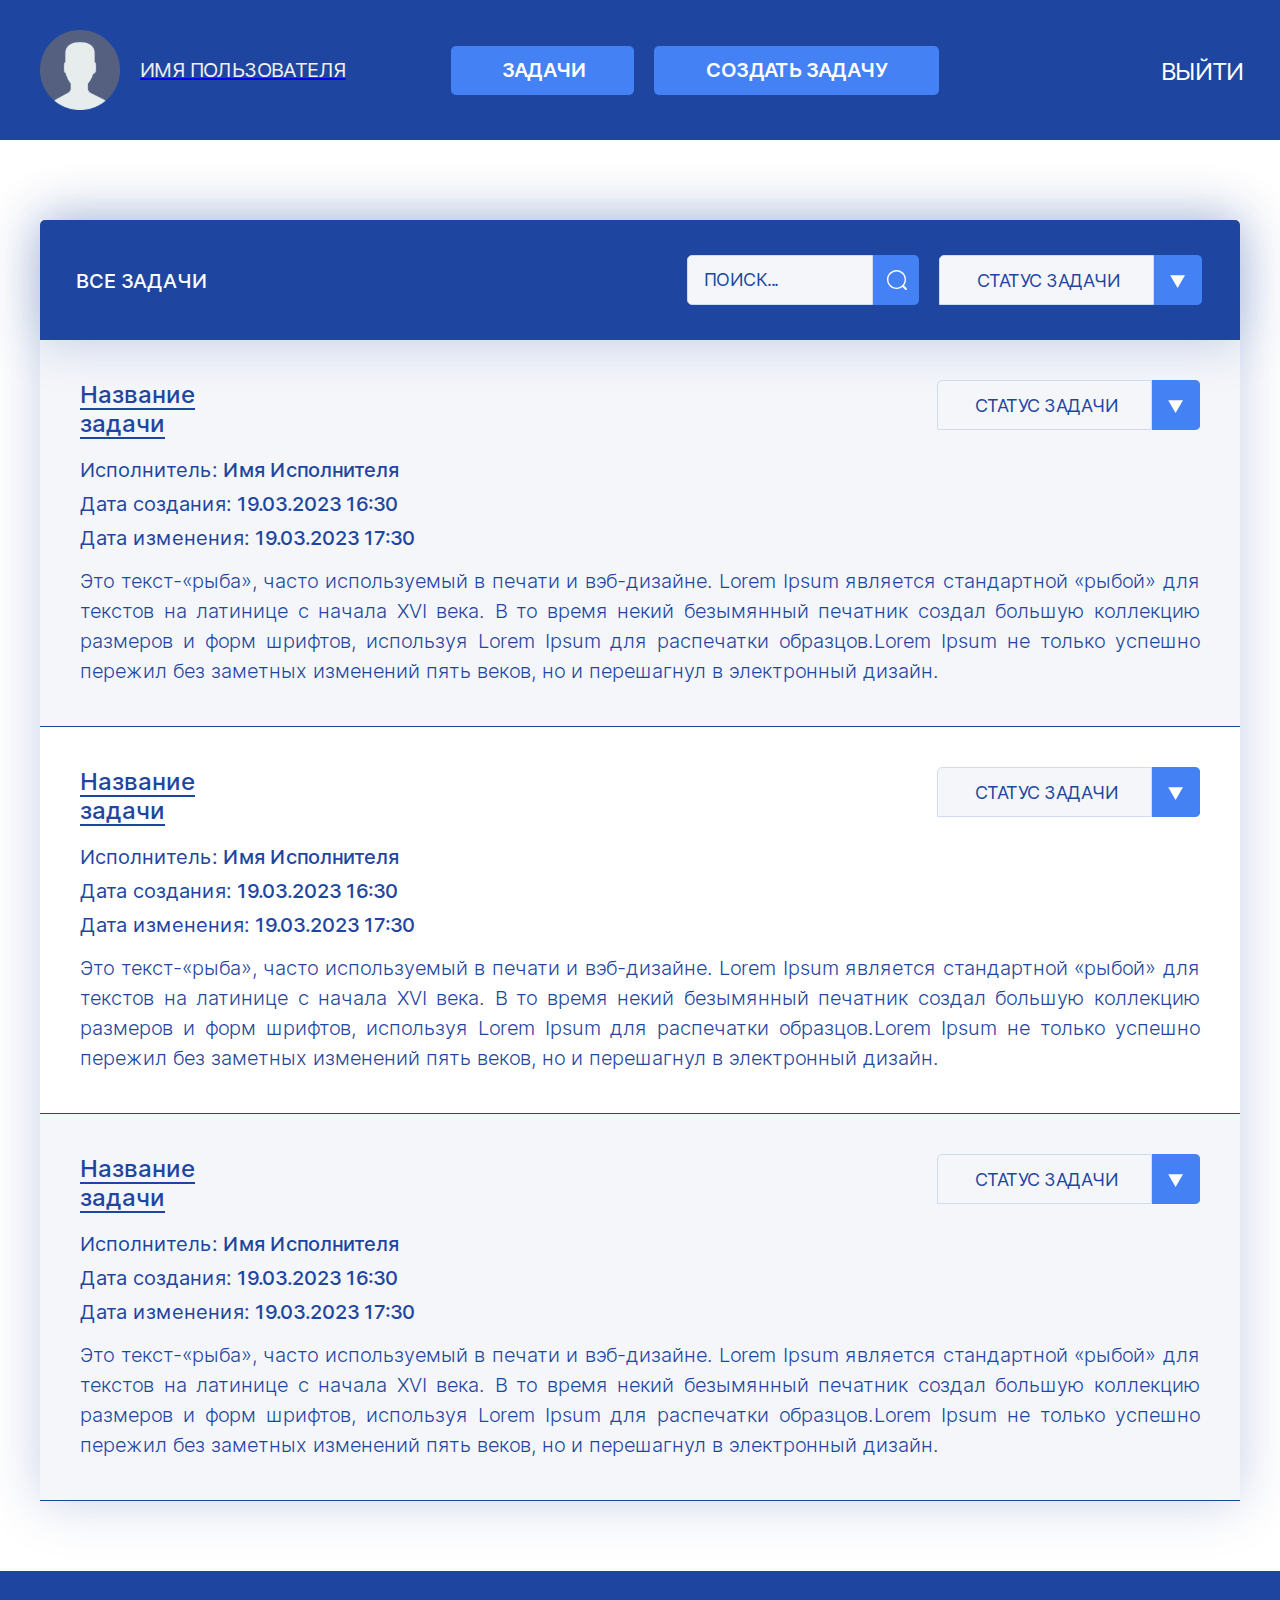
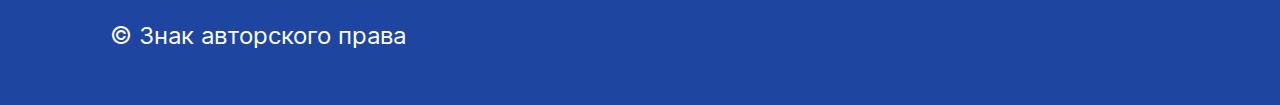
==== authorized-user.html @ a1aa2622 "готов адаптив мобильное меню" ====
<!DOCTYPE html>
<html lang="ru">
  <head>
    <meta charset="UTF-8" />
    <meta http-equiv="X-UA-Compatible" content="IE=edge" />
    <meta name="viewport" content="width=device-width, initial-scale=1.0" />
    <link rel="stylesheet" href="./pages/index.css" type="text/css" />
    <title>Authorized user</title>

    <style>
      .hamburger-menu {
        opacity: 0;
        visibility: hidden;
        transition: visibility 0.5s, opacity 0.5s linear;
      }

      @media (max-width: 768px) {
        .hamburger-menu {
          opacity: 1;
          visibility: visible;
        }
      }

      @media (max-width: 768px) {
        .header__container {
          display: none;
        }
      }

      #menu__toggle {
        display: none;
        opacity: 0;
      }

      #menu__toggle:checked ~ .menu__btn > span {
        transform: rotate(45deg);
      }

      #menu__toggle:checked ~ .menu__btn > span::before {
        top: 0;
        transform: rotate(0);
      }

      #menu__toggle:checked ~ .menu__btn > span::after {
        top: 0;
        transform: rotate(90deg);
      }

      #menu__toggle:checked ~ .menu__box {
        visibility: visible;
        left: 0;
        transition: 0.6s ease-in-out;
      }

      .menu__btn {
        display: flex;
        align-items: center;
        position: fixed;
        top: 55px;
        left: 87%;
        width: 40px;
        height: 20px;
        cursor: pointer;
        z-index: 9;
      }

      @media (max-width: 475px) {
        .menu__btn {
          top: 55px;
          left: 86%;
          width: 30px;
          height: 15px;
        }
      }
      @media (max-width: 425px) {
        .menu__btn {
          top: 30px;
          left: 86%;
          width: 30px;
          height: 15px;
        }
      }

      .menu__btn > span,
      .menu__btn > span::before,
      .menu__btn > span::after {
        display: block;
        position: absolute;
        width: 100%;
        height: 1px;

        background: rgba(255, 255, 255, 1);
        transition-duration: 0.25s;
      }

      .menu__btn > span::before {
        content: "";
        top: -8px;
      }

      .menu__btn > span::after {
        content: "";
        top: 8px;
      }

      .menu__box {
        display: block;
        position: fixed;
        visibility: hidden;
        top: 0px;
        bottom: -100%;
        width: 100%;
        height: 350px;
        z-index: 5;
        margin: 0;
        list-style: none;
        background: rgba(30, 70, 160, 1);
        transition-duration: 0.25s;
        display: flex;
        flex-direction: column;
      }

      @media (max-width: px) {
        .menu__box {
          height: 270px;
        }
      }

      @media (max-width: 425px) {
        .menu__box {
          height: 270px;
        }
      }

      .media-wrapper {
        display: flex;
        align-items: center;
        justify-content: space-between;

        @media (max-width: 575px) {
          display: none;
        }
      }

      .header__avatar_mobile {
        padding: 30px 0 30px 0;
        width: 80px;
        height: 80px;
        cursor: none;
      }

      @media screen and (max-width: 425px) {
        .header__avatar_mobile {
          width: 40px;
          height: 40px;
          padding: 20px 0 20px 0;
        }
      }

      .header__container_mobile {
        width: 100%;
        background: rgba(30, 70, 160, 1);
        display: none;
      }

      @media screen and (max-width: 768px) {
        .header__container_mobile {
          display: block;
        }
      }

      .header__user-name_mobile {
        align-self: flex-start;
        margin-left: 30px;
        display: flex;
        align-items: center;
      }

      .header__title-avatar_mobile {
        margin: 0 0 0 20px;
        max-width: 206px;
        font-family: "Inter";
        font-weight: 400;
        font-size: 20px;
        line-height: 24px;
        letter-spacing: -0.03em;
        text-transform: uppercase;
        color: #f3efef;
        cursor: none;
      }

      @media screen and (max-width: 425px) {
        .header__title-avatar_mobile {
          font-size: 14px;
          line-height: 17px;
        }
      }

      .header__buttons_mobile {
        display: flex;
        flex-direction: column;
        align-items: center;
      }

      .header__button-tasks_mobile {
        margin-right: 20px;
        border: none;
        width: 183px;
        height: 49px;
        background: #4381f5;
        border-radius: 5px;
        font-family: "Inter";
        font-style: normal;
        font-weight: 600;
        font-size: 20px;
        line-height: 24px;
        letter-spacing: -0.03em;
        text-transform: uppercase;
        color: #ffffff;
        width: 280px;
        margin: 0 0 10px 0;
      }

      .header__button-tasks_mobile:hover {
        background: rgba(26, 102, 244, 1);
        cursor: pointer;
      }

      .header__button-create_mobile {
        border: none;
        outline: none;
        width: 285px;
        height: 49px;
        background: #4381f5;
        border-radius: 5px;
        font-family: "Inter";
        font-style: normal;
        font-weight: 600;
        font-size: 20px;
        line-height: 24px;
        letter-spacing: -0.03em;
        text-transform: uppercase;
        color: #ffffff;
        width: 280px;
        margin: 0 0 20px 0;
      }

      .header__button-create_mobile:hover {
        background: rgba(26, 102, 244, 1);
        cursor: pointer;
      }

      .header__button-close_mobile {
        align-self: center;
        height: 29px;
        width: 85px;
        font-family: "Inter";
        font-weight: 400;
        font-size: 24px;
        line-height: 29px;
        letter-spacing: -0.03em;
        text-transform: uppercase;
        color: #ffffff;
        background: transparent;
        border: none;
        outline: none;
        margin: 0 auto;
      }

      .header__button-close_mobile:hover {
        cursor: pointer;
      }
    </style>
  </head>
  <body class="root-authorized">
    <div class="page-authorized">
      <header class="header">
        <div class="header__container">
          <div class="header__user-name">
            <img
              class="header__avatar"
              src="./images/free-icon-user-149071 1.svg"
              alt="изображение аватара пользователя"
            />
            <a href="/specific-issue-page.html">
              <p class="header__title-avatar">Имя Пользователя</p></a
            >
          </div>
          <div class="header__buttons">
            <button type="button" class="header__button-tasks">Задачи</button>
            <button type="button" class="header__button-create">
              Создать задачу
            </button>
          </div>
          <button type="button" class="header__button-close">Выйти</button>
        </div>
      </header>

      <div class="header__container_mobile">
        <div class="header__user-name_mobile">
          <img
            class="header__avatar_mobile"
            src="./images/free-icon-user-149071 1.svg"
            alt="изображение аватара пользователя"
          />
          <a href="/specific-issue-page.html">
            <p class="header__title-avatar_mobile">Имя Пользователя</p></a
          >
        </div>

        <div class="hamburger-menu">
          <input id="menu__toggle" type="checkbox" />

          <label class="menu__btn" for="menu__toggle">
            <span></span>
          </label>

          <div class="menu__box">
            <div class="header__user-name_mobile">
              <img
                class="header__avatar_mobile"
                src="./images/free-icon-user-149071 1.svg"
                alt="изображение аватара пользователя"
              />
              <a href="/specific-issue-page.html">
                <p class="header__title-avatar">Имя Пользователя</p></a
              >
            </div>

            <div class="header__buttons_mobile">
              <button type="button" class="header__button-tasks_mobile">
                Задачи
              </button>
              <button type="button" class="header__button-create_mobile">
                Создать задачу
              </button>
            </div>
            <button type="button" class="header__button-close_mobile">
              Выйти
            </button>
          </div>
        </div>
      </div>

      <main class="content">
        <div class="content__header">
          <button
            type="button"
            class="content__button-tasks content__button-tasks_type_tasks"
          >
            Все Задачи
          </button>

          <div class="content__wrapper-form">
            <form class="content__form">
              <input
                class="content__input"
                type="text"
                placeholder="Поиск..."
              />
              <button class="content__button-input" type="button"></button>
            </form>

            <div class="wrapper__content-form2">
              <form class="content__form2">
                <p class="content__input2">Статус задачи</p>
                <button
                  class="content__button-input2 content__button-input2_type_status"
                  type="button"
                ></button>
              </form>
              <ul class="content__form2-popup content__form2-popup_type_status">
                <li id="open" class="content__form2-item">Open</li>
                <li id="close" class="content__form2-item">Close</li>
                <li id="progress" class="content__form2-item">In progress</li>
                <li id="verification" class="content__form2-item">
                  verification needed
                </li>
              </ul>
            </div>
          </div>
        </div>

        <div class="task-name">
          <div class="task-name__wrapper-form">
            <form class="content__form2">
              <p class="content__input2">Статус задачи</p>
              <button
                class="content__button-input2 content__button-input2_type_task1"
                type="button"
              ></button>
            </form>

            <ul class="content__form2-popup content__form2-popup_type_task1">
              <li id="open" class="content__form2-item">Open</li>
              <li id="close" class="content__form2-item">Close</li>
              <li id="progress" class="content__form2-item">In progress</li>
              <li id="verification" class="content__form2-item">
                verification needed
              </li>
            </ul>
          </div>

          <h2 class="task-name__title">Название задачи</h2>
          <ul class="task-name__list">
            <li class="task-name__item">
              Исполнитель:
              <span class="task-name__item-span">Имя Исполнителя</span>
            </li>
            <li class="task-name__item">
              Дата создания:
              <span class="task-name__item-span"> 19.03.2023 16:30</span>
            </li>
            <li class="task-name__item">
              Дата изменения:
              <span class="task-name__item-span"> 19.03.2023 17:30</span>
            </li>
          </ul>

          <p class="task-name__text">
            Это текст-&laquo;рыба&raquo;, часто используемый в&nbsp;печати
            и&nbsp;вэб-дизайне. Lorem Ipsum является стандартной
            &laquo;рыбой&raquo; для текстов на&nbsp;латинице с&nbsp;начала
            XVI&nbsp;века. В&nbsp;то&nbsp;время некий безымянный печатник создал
            большую коллекцию размеров и&nbsp;форм шрифтов, используя Lorem
            Ipsum для распечатки образцов.Lorem Ipsum не&nbsp;только успешно
            пережил без заметных изменений пять веков, но&nbsp;и&nbsp;перешагнул
            в&nbsp;электронный дизайн.
          </p>
        </div>

        <div class="task-name task-name_background">
          <div class="task-name__wrapper-form">
            <form class="content__form2">
              <p class="content__input2">Статус задачи</p>
              <button
                class="content__button-input2 content__button-input2_type_task2"
                type="button"
              ></button>
            </form>

            <ul class="content__form2-popup content__form2-popup_type_task2">
              <li id="open" class="content__form2-item">Open</li>
              <li id="close" class="content__form2-item">Close</li>
              <li id="progress" class="content__form2-item">In progress</li>
              <li id="verification" class="content__form2-item">
                verification needed
              </li>
            </ul>
          </div>

          <h2 class="task-name__title">Название задачи</h2>
          <ul class="task-name__list">
            <li class="task-name__item">
              Исполнитель:
              <span class="task-name__item-span">Имя Исполнителя</span>
            </li>
            <li class="task-name__item">
              Дата создания:
              <span class="task-name__item-span"> 19.03.2023 16:30</span>
            </li>
            <li class="task-name__item">
              Дата изменения:
              <span class="task-name__item-span"> 19.03.2023 17:30</span>
            </li>
          </ul>

          <p class="task-name__text">
            Это текст-&laquo;рыба&raquo;, часто используемый в&nbsp;печати
            и&nbsp;вэб-дизайне. Lorem Ipsum является стандартной
            &laquo;рыбой&raquo; для текстов на&nbsp;латинице с&nbsp;начала
            XVI&nbsp;века. В&nbsp;то&nbsp;время некий безымянный печатник создал
            большую коллекцию размеров и&nbsp;форм шрифтов, используя Lorem
            Ipsum для распечатки образцов.Lorem Ipsum не&nbsp;только успешно
            пережил без заметных изменений пять веков, но&nbsp;и&nbsp;перешагнул
            в&nbsp;электронный дизайн.
          </p>
        </div>

        <div class="task-name">
          <div class="task-name__wrapper-form">
            <form class="content__form2">
              <p class="content__input2">Статус задачи</p>
              <button
                class="content__button-input2 content__button-input2_type_task3"
                type="button"
              ></button>
            </form>

            <ul class="content__form2-popup content__form2-popup_type_task3">
              <li id="open" class="content__form2-item">Open</li>
              <li id="close" class="content__form2-item">Close</li>
              <li id="progress" class="content__form2-item">In progress</li>
              <li id="verification" class="content__form2-item">
                verification needed
              </li>
            </ul>
          </div>

          <h2 class="task-name__title">Название задачи</h2>
          <ul class="task-name__list">
            <li class="task-name__item">
              Исполнитель:
              <span class="task-name__item-span">Имя Исполнителя</span>
            </li>
            <li class="task-name__item">
              Дата создания:
              <span class="task-name__item-span"> 19.03.2023 16:30</span>
            </li>
            <li class="task-name__item">
              Дата изменения:
              <span class="task-name__item-span"> 19.03.2023 17:30</span>
            </li>
          </ul>

          <p class="task-name__text">
            Это текст-&laquo;рыба&raquo;, часто используемый в&nbsp;печати
            и&nbsp;вэб-дизайне. Lorem Ipsum является стандартной
            &laquo;рыбой&raquo; для текстов на&nbsp;латинице с&nbsp;начала
            XVI&nbsp;века. В&nbsp;то&nbsp;время некий безымянный печатник создал
            большую коллекцию размеров и&nbsp;форм шрифтов, используя Lorem
            Ipsum для распечатки образцов.Lorem Ipsum не&nbsp;только успешно
            пережил без заметных изменений пять веков, но&nbsp;и&nbsp;перешагнул
            в&nbsp;электронный дизайн.
          </p>
        </div>
      </main>

      <footer class="footer">
        <p class="footer__copyright">&copy; Знак авторского права</p>
      </footer>

      <div class="popup">
        <div class="popup__container">
          <div class="popup__header">
            <button class="popup__close"></button>
            <h2 class="popup__title">Создать новую задачу</h2>
          </div>
          <div class="popup__body">
            <div class="popup__wrapper-block">
              <label class="popup__label">
                <input
                  class="popup__input"
                  id="name"
                  type="text"
                  placeholder="Название задачи"
                />
                <span class="name-error error error_popup-top"
                  >Ошибка в названии</span
                >
              </label>

              <form class="content__form2 content__form2_size">
                <p class="content__input2 content__input2_size">
                  Статус задачи
                </p>
                <button
                  class="content__button-input2 content__button-input2_type_verification"
                  type="button"
                ></button>
              </form>
            </div>
            <form class="popup__form">
              <ul
                class="content__form2-popup content__form2-popup_type_verification"
              >
                <li
                  id="open"
                  class="content__form2-item content__form2-item_size"
                >
                  Open
                </li>
                <li
                  id="close"
                  class="content__form2-item content__form2-item_size"
                >
                  Close
                </li>
                <li
                  id="progress"
                  class="content__form2-item content__form2-item_size"
                >
                  In progress
                </li>
                <li
                  id="verification"
                  class="content__form2-item content__form2-item_size"
                >
                  Verification needed
                </li>
              </ul>

              <label class="popup__label-textarea">
                <textarea
                  class="popup__textarea"
                  rows="10"
                  cols="45"
                  name="text"
                  id="text"
                  placeholder="Описание заадчи"
                ></textarea>
                <span class="text-error error error_popup-top2"
                  >Слишком короткое описание</span
                >
              </label>
              <button class="popup__button" type="submit">
                Создать задачу
              </button>
            </form>
          </div>
        </div>
      </div>
    </div>
    <script src="./scripts/index.js"></script>
  </body>
</html>
---- pages/index.css ----
@import url("../vendor/normalize.css");
@import url("../vendor/fonts/inter.css");

@import url("../blocks/root/root.css");
@import url("../blocks/page/page.css");

@import url("../blocks/login/login.css");
@import url("../blocks/login/__header/login__header.css");
@import url("../blocks/login/__title/login__title.css");
@import url("../blocks/login/__body/login__body.css");
@import url("../blocks/login/__form/login__form.css");
@import url("../blocks/login/__label/login__label.css");
@import url("../blocks/login/__input/login__input.css");
@import url("../blocks/login/__button/login__button.css");
@import url("../blocks/login/__button/_active/login__button_active.css");
@import url("../blocks/login/__button/_disabled/login__button_disabled.css");
@import url("../blocks/login/__input/placeholder/placeholder.css");
@import url("../blocks/login/__input/error/error.css");
@import url("../blocks/login/__input/error/_popup-top/error_popup-top.css");
@import url("../blocks/login/__input/error/_popup-top2/error_popup-top2.css");

@import url("../blocks/root-authorized/root-authorized.css");
@import url("../blocks/page-authorized/page-authorized.css");

@import url("../blocks/header/header.css");
@import url("../blocks/header/__container/header__container.css");
@import url("../blocks/header/__user-name/header__user-name.css");
@import url("../blocks/header/__avatar/header__avatar.css");
@import url("../blocks/header/__title-avatar/header__title-avatar.css");
@import url("../blocks/header/__buttons/header__buttons.css");
@import url("../blocks/header/__button-tasks/header__button-tasks.css");
@import url("../blocks/header/__button-create/header__button-create.css");
@import url("../blocks/header/__button-close/header__button-close.css");

@import url("../blocks/content/content.css");
@import url("../blocks/content/__header/content__header.css");
@import url("../blocks/content/__button-tasks/content__button-tasks.css");
@import url("../blocks/content/__wrapper-form/content__wrapper-form.css");
@import url("../blocks/content/__content-form2/_position/wrapper__content-form2_position.css");
@import url("../blocks/content/__button-tasks/_position/content__button-tasks_position.css");
@import url("../blocks/content/__form/content__form.css");
@import url("../blocks/content/__input/content__input.css");
@import url("../blocks/content/__button-input/content__button-input.css");
@import url("../blocks/content/__form2/content__form2.css");
@import url("../blocks/content/__input2/content__input2.css");
@import url("../blocks/content/__button-input2/content__button-input2.css");
@import url("../blocks/content/__content-form2/wrapper__content-form2.css");
@import url("../blocks/content/__form2-popup/content__form2-popup.css");

@import url("../blocks/content/__form2_size/content__form2_size.css");

@import url("../blocks/content/__form2-popup_opened/content__form2-popup_opened.css");

@import url("../blocks/content/__input2_size/content__input2_size.css");
@import url("../blocks/content/__form2-item/content__form2-item.css");
@import url("../blocks/content/__form2-item/_size/content__form2-item_size.css");
@import url("../blocks/content/__form2-popup/_type/content__form2-popup_type_verification.css");

@import url("../blocks/task-name/task-name.css");
@import url("../blocks/task-name/_background/task-name_background.css");
@import url("../blocks/task-name/_border-none/task-name_border-none.css");
@import url("../blocks/task-name/_background-2/task-name_background-2.css");
@import url("../blocks/task-name/__title/task-name__title.css");
@import url("../blocks/task-name/__list/task-name__list.css");
@import url("../blocks/task-name/__item/task-name__item.css");
@import url("../blocks/task-name/__item-span/task-name__item-span.css");
@import url("../blocks/task-name/__text/task-name__text.css");
@import url("../blocks/content/__header-wrapper/content__header-wrapper.css");
@import url("../blocks/comments/comments.css");
@import url("../blocks/comments/__title/comments__title.css");
@import url("../blocks/comments/__header/comments__header.css");
@import url("../blocks/comments/__footer/comments__footer.css");
@import url("../blocks/comments/__footer-title/comments__footer-title.css");
@import url("../blocks/comments/__footer-input/comments__footer-input.css");
@import url("../blocks/comments/__footer-button/comments__footer-button.css");

@import url("../blocks/wrapper-task-name/wrapper-task-name.css");
@import url("../blocks/task-name/__wrapper-form/task-name__wrapper-form.css");

@import url("../blocks/popup/popup.css");
@import url("../blocks/popup/_opened/popup_opened.css");
@import url("../blocks/popup/__container/popup__container.css");
@import url("../blocks/popup/__header/popup__header.css");
@import url("../blocks/popup/__form/popup__form.css");
@import url("../blocks/popup/__close/popup__close.css");
@import url("../blocks/popup/__title/popup__title.css");
@import url("../blocks/popup/__wrapper-block/popup__wrapper-block.css");
@import url("../blocks/popup/__input/popup__input.css");
@import url("../blocks/popup/__textarea/popup__textarea.css");
@import url("../blocks/popup/__button/popup__button.css");
@import url("../blocks/popup/__label/popup__label.css");
@import url("../blocks/popup/__label-textarea/popup__ladel-textarea.css");
@import url("../blocks.css");
@import url("../blocks.css");
@import url("../blocks.css");
@import url("../blocks.css");

@import url("../blocks/footer/footer.css");
@import url("../blocks/footer/__copyright/footer__copyright.css");
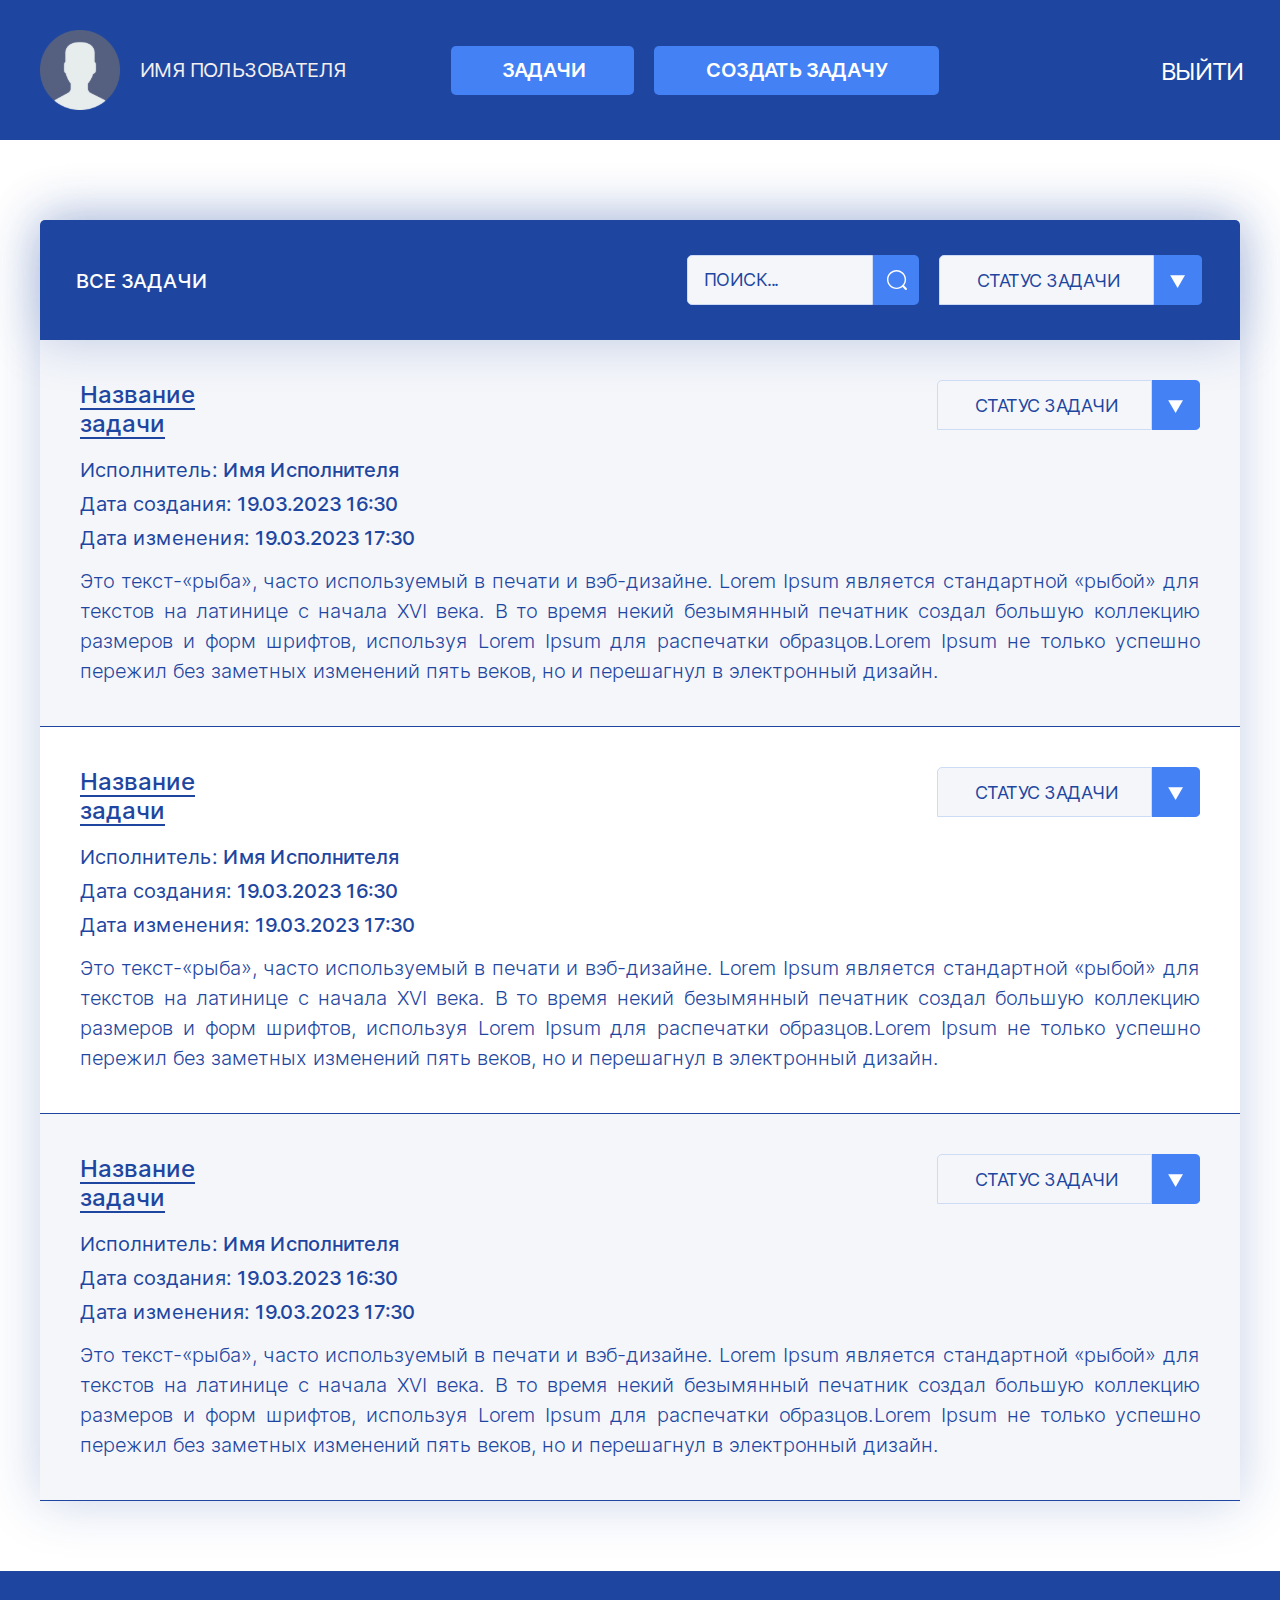
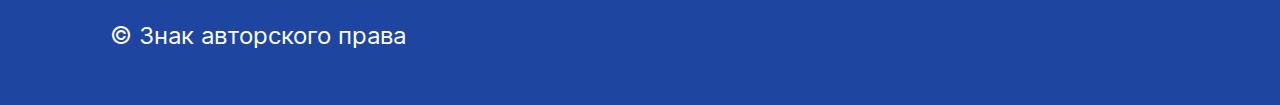
==== commit 6db6a592: "почти все готово, кроме настройки сдвига текста в инпутах" ====
--- a/authorized-user.html
+++ b/authorized-user.html
@@ -1,276 +1,13 @@
 <!DOCTYPE html>
 <html lang="ru">
   <head>
-    <meta charset="UTF-8" />
-    <meta http-equiv="X-UA-Compatible" content="IE=edge" />
-    <meta name="viewport" content="width=device-width, initial-scale=1.0" />
-    <link rel="stylesheet" href="./pages/index.css" type="text/css" />
+    <meta charset="UTF-8" >
+    <meta http-equiv="X-UA-Compatible" content="IE=edge" >
+    <meta name="viewport" content="width=device-width, initial-scale=1.0" >
+    <link rel="stylesheet" href="./pages/index.css" type="text/css" >
     <title>Authorized user</title>
 
-    <style>
-      .hamburger-menu {
-        opacity: 0;
-        visibility: hidden;
-        transition: visibility 0.5s, opacity 0.5s linear;
-      }
-
-      @media (max-width: 768px) {
-        .hamburger-menu {
-          opacity: 1;
-          visibility: visible;
-        }
-      }
-
-      @media (max-width: 768px) {
-        .header__container {
-          display: none;
-        }
-      }
-
-      #menu__toggle {
-        display: none;
-        opacity: 0;
-      }
-
-      #menu__toggle:checked ~ .menu__btn > span {
-        transform: rotate(45deg);
-      }
-
-      #menu__toggle:checked ~ .menu__btn > span::before {
-        top: 0;
-        transform: rotate(0);
-      }
-
-      #menu__toggle:checked ~ .menu__btn > span::after {
-        top: 0;
-        transform: rotate(90deg);
-      }
-
-      #menu__toggle:checked ~ .menu__box {
-        visibility: visible;
-        left: 0;
-        transition: 0.6s ease-in-out;
-      }
-
-      .menu__btn {
-        display: flex;
-        align-items: center;
-        position: fixed;
-        top: 55px;
-        left: 87%;
-        width: 40px;
-        height: 20px;
-        cursor: pointer;
-        z-index: 9;
-      }
-
-      @media (max-width: 475px) {
-        .menu__btn {
-          top: 55px;
-          left: 86%;
-          width: 30px;
-          height: 15px;
-        }
-      }
-      @media (max-width: 425px) {
-        .menu__btn {
-          top: 30px;
-          left: 86%;
-          width: 30px;
-          height: 15px;
-        }
-      }
-
-      .menu__btn > span,
-      .menu__btn > span::before,
-      .menu__btn > span::after {
-        display: block;
-        position: absolute;
-        width: 100%;
-        height: 1px;
-
-        background: rgba(255, 255, 255, 1);
-        transition-duration: 0.25s;
-      }
-
-      .menu__btn > span::before {
-        content: "";
-        top: -8px;
-      }
-
-      .menu__btn > span::after {
-        content: "";
-        top: 8px;
-      }
-
-      .menu__box {
-        display: block;
-        position: fixed;
-        visibility: hidden;
-        top: 0px;
-        bottom: -100%;
-        width: 100%;
-        height: 350px;
-        z-index: 5;
-        margin: 0;
-        list-style: none;
-        background: rgba(30, 70, 160, 1);
-        transition-duration: 0.25s;
-        display: flex;
-        flex-direction: column;
-      }
-
-      @media (max-width: px) {
-        .menu__box {
-          height: 270px;
-        }
-      }
-
-      @media (max-width: 425px) {
-        .menu__box {
-          height: 270px;
-        }
-      }
-
-      .media-wrapper {
-        display: flex;
-        align-items: center;
-        justify-content: space-between;
-
-        @media (max-width: 575px) {
-          display: none;
-        }
-      }
-
-      .header__avatar_mobile {
-        padding: 30px 0 30px 0;
-        width: 80px;
-        height: 80px;
-        cursor: none;
-      }
-
-      @media screen and (max-width: 425px) {
-        .header__avatar_mobile {
-          width: 40px;
-          height: 40px;
-          padding: 20px 0 20px 0;
-        }
-      }
-
-      .header__container_mobile {
-        width: 100%;
-        background: rgba(30, 70, 160, 1);
-        display: none;
-      }
-
-      @media screen and (max-width: 768px) {
-        .header__container_mobile {
-          display: block;
-        }
-      }
-
-      .header__user-name_mobile {
-        align-self: flex-start;
-        margin-left: 30px;
-        display: flex;
-        align-items: center;
-      }
-
-      .header__title-avatar_mobile {
-        margin: 0 0 0 20px;
-        max-width: 206px;
-        font-family: "Inter";
-        font-weight: 400;
-        font-size: 20px;
-        line-height: 24px;
-        letter-spacing: -0.03em;
-        text-transform: uppercase;
-        color: #f3efef;
-        cursor: none;
-      }
-
-      @media screen and (max-width: 425px) {
-        .header__title-avatar_mobile {
-          font-size: 14px;
-          line-height: 17px;
-        }
-      }
-
-      .header__buttons_mobile {
-        display: flex;
-        flex-direction: column;
-        align-items: center;
-      }
-
-      .header__button-tasks_mobile {
-        margin-right: 20px;
-        border: none;
-        width: 183px;
-        height: 49px;
-        background: #4381f5;
-        border-radius: 5px;
-        font-family: "Inter";
-        font-style: normal;
-        font-weight: 600;
-        font-size: 20px;
-        line-height: 24px;
-        letter-spacing: -0.03em;
-        text-transform: uppercase;
-        color: #ffffff;
-        width: 280px;
-        margin: 0 0 10px 0;
-      }
-
-      .header__button-tasks_mobile:hover {
-        background: rgba(26, 102, 244, 1);
-        cursor: pointer;
-      }
-
-      .header__button-create_mobile {
-        border: none;
-        outline: none;
-        width: 285px;
-        height: 49px;
-        background: #4381f5;
-        border-radius: 5px;
-        font-family: "Inter";
-        font-style: normal;
-        font-weight: 600;
-        font-size: 20px;
-        line-height: 24px;
-        letter-spacing: -0.03em;
-        text-transform: uppercase;
-        color: #ffffff;
-        width: 280px;
-        margin: 0 0 20px 0;
-      }
-
-      .header__button-create_mobile:hover {
-        background: rgba(26, 102, 244, 1);
-        cursor: pointer;
-      }
-
-      .header__button-close_mobile {
-        align-self: center;
-        height: 29px;
-        width: 85px;
-        font-family: "Inter";
-        font-weight: 400;
-        font-size: 24px;
-        line-height: 29px;
-        letter-spacing: -0.03em;
-        text-transform: uppercase;
-        color: #ffffff;
-        background: transparent;
-        border: none;
-        outline: none;
-        margin: 0 auto;
-      }
-
-      .header__button-close_mobile:hover {
-        cursor: pointer;
-      }
-    </style>
+   
   </head>
   <body class="root-authorized">
     <div class="page-authorized">
@@ -279,18 +16,18 @@
           <div class="header__user-name">
             <img
               class="header__avatar"
-              src="./images/free-icon-user-149071 1.svg"
+              src="./images/free-icon-user-149071-1.svg"
               alt="изображение аватара пользователя"
-            />
-            <a href="/specific-issue-page.html">
-              <p class="header__title-avatar">Имя Пользователя</p></a
             >
+           
+              <p class="header__title-avatar">Имя Пользователя</p>
+           
           </div>
           <div class="header__buttons">
             <button type="button" class="header__button-tasks">Задачи</button>
-            <button type="button" class="header__button-create">
+            <a href="/specific-issue-page.html"> <button type="button" class="header__button-create">
               Создать задачу
-            </button>
+            </button></a>
           </div>
           <button type="button" class="header__button-close">Выйти</button>
         </div>
@@ -300,16 +37,16 @@
         <div class="header__user-name_mobile">
           <img
             class="header__avatar_mobile"
-            src="./images/free-icon-user-149071 1.svg"
+            src="./images/free-icon-user-149071-1.svg"
             alt="изображение аватара пользователя"
-          />
+          >
           <a href="/specific-issue-page.html">
             <p class="header__title-avatar_mobile">Имя Пользователя</p></a
           >
         </div>
 
         <div class="hamburger-menu">
-          <input id="menu__toggle" type="checkbox" />
+          <input id="menu__toggle" type="checkbox" >
 
           <label class="menu__btn" for="menu__toggle">
             <span></span>
@@ -319,9 +56,9 @@
             <div class="header__user-name_mobile">
               <img
                 class="header__avatar_mobile"
-                src="./images/free-icon-user-149071 1.svg"
+                src="./images/free-icon-user-149071-1.svg"
                 alt="изображение аватара пользователя"
-              />
+              >
               <a href="/specific-issue-page.html">
                 <p class="header__title-avatar">Имя Пользователя</p></a
               >
@@ -357,7 +94,7 @@
                 class="content__input"
                 type="text"
                 placeholder="Поиск..."
-              />
+              >
               <button class="content__button-input" type="button"></button>
             </form>
 
@@ -391,11 +128,11 @@
               ></button>
             </form>
 
-            <ul class="content__form2-popup content__form2-popup_type_task1">
-              <li id="open" class="content__form2-item">Open</li>
-              <li id="close" class="content__form2-item">Close</li>
-              <li id="progress" class="content__form2-item">In progress</li>
-              <li id="verification" class="content__form2-item">
+            <ul class="content__form2-popup content__form2-popup_type_task1" >
+              <li id="open2" class="content__form2-item">Open</li>
+              <li id="close2" class="content__form2-item">Close</li>
+              <li id="progress2" class="content__form2-item">In progress</li>
+              <li id="verification2" class="content__form2-item">
                 verification needed
               </li>
             </ul>
@@ -440,10 +177,10 @@
             </form>
 
             <ul class="content__form2-popup content__form2-popup_type_task2">
-              <li id="open" class="content__form2-item">Open</li>
-              <li id="close" class="content__form2-item">Close</li>
-              <li id="progress" class="content__form2-item">In progress</li>
-              <li id="verification" class="content__form2-item">
+              <li id="open3" class="content__form2-item">Open</li>
+              <li id="close3" class="content__form2-item">Close</li>
+              <li id="progress3" class="content__form2-item">In progress</li>
+              <li id="verification3" class="content__form2-item">
                 verification needed
               </li>
             </ul>
@@ -488,10 +225,10 @@
             </form>
 
             <ul class="content__form2-popup content__form2-popup_type_task3">
-              <li id="open" class="content__form2-item">Open</li>
-              <li id="close" class="content__form2-item">Close</li>
-              <li id="progress" class="content__form2-item">In progress</li>
-              <li id="verification" class="content__form2-item">
+              <li id="open4" class="content__form2-item">Open</li>
+              <li id="close4" class="content__form2-item">Close</li>
+              <li id="progress4" class="content__form2-item">In progress</li>
+              <li id="verification4" class="content__form2-item">
                 verification needed
               </li>
             </ul>
@@ -544,7 +281,7 @@
                   id="name"
                   type="text"
                   placeholder="Название задачи"
-                />
+                >
                 <span class="name-error error error_popup-top"
                   >Ошибка в названии</span
                 >
@@ -565,25 +302,25 @@
                 class="content__form2-popup content__form2-popup_type_verification"
               >
                 <li
-                  id="open"
+                  id="open5"
                   class="content__form2-item content__form2-item_size"
                 >
                   Open
                 </li>
                 <li
-                  id="close"
+                  id="close5"
                   class="content__form2-item content__form2-item_size"
                 >
                   Close
                 </li>
                 <li
-                  id="progress"
+                  id="progress5"
                   class="content__form2-item content__form2-item_size"
                 >
                   In progress
                 </li>
                 <li
-                  id="verification"
+                  id="verification5"
                   class="content__form2-item content__form2-item_size"
                 >
                   Verification needed
@@ -597,7 +334,7 @@
                   cols="45"
                   name="text"
                   id="text"
-                  placeholder="Описание заадчи"
+                  placeholder="Описание задачи"
                 ></textarea>
                 <span class="text-error error error_popup-top2"
                   >Слишком короткое описание</span
--- a/pages/index.css
+++ b/pages/index.css
@@ -32,6 +32,15 @@
 @import url("../blocks/header/__button-create/header__button-create.css");
 @import url("../blocks/header/__button-close/header__button-close.css");
 
+@import url("../blocks/header/_mobile/header__avatar_mobile.css");
+@import url("../blocks/header/_mobile/header__container_mobile.css");
+@import url("../blocks/header/_mobile/header__user-name_mobile.css");
+@import url("../blocks/header/_mobile/header__title-avatar_mobile.css");
+@import url("../blocks/header/_mobile/header__buttons_mobile.css");
+@import url("../blocks/header/_mobile/header__button-tasks_mobile.css");
+@import url("../blocks/header/_mobile/header__button-create_mobile.css");
+@import url("../blocks/header/_mobile/header__button-close_mobile.css");
+
 @import url("../blocks/content/content.css");
 @import url("../blocks/content/__header/content__header.css");
 @import url("../blocks/content/__button-tasks/content__button-tasks.css");
@@ -55,6 +64,7 @@
 @import url("../blocks/content/__form2-item/content__form2-item.css");
 @import url("../blocks/content/__form2-item/_size/content__form2-item_size.css");
 @import url("../blocks/content/__form2-popup/_type/content__form2-popup_type_verification.css");
+@import url("../blocks/content/__form2-popup/_type/content__form2-popup_type_status.css");
 
 @import url("../blocks/task-name/task-name.css");
 @import url("../blocks/task-name/_background/task-name_background.css");
@@ -90,10 +100,22 @@
 @import url("../blocks/popup/__button/popup__button.css");
 @import url("../blocks/popup/__label/popup__label.css");
 @import url("../blocks/popup/__label-textarea/popup__ladel-textarea.css");
+
+@import url("../blocks/hamburger-menu/hamburger-menu.css");
+@import url("../blocks/hamburger-menu/menu/__toggle/menu__toggle.css");
+@import url("../blocks/hamburger-menu/menu/__btn/menu__btn.css");
+@import url("../blocks/hamburger-menu/menu/__box/menu__box.css");
+@import url("../blocks/hamburger-menu/media-wrapper/media-wrapper.css");
+
+@import url("../blocks/footer/footer.css");
+@import url("../blocks/footer/__copyright/footer__copyright.css");
+
 @import url("../blocks.css");
 @import url("../blocks.css");
 @import url("../blocks.css");
 @import url("../blocks.css");
-
-@import url("../blocks/footer/footer.css");
-@import url("../blocks/footer/__copyright/footer__copyright.css");
+@import url("../blocks.css");
+@import url("../blocks.css");
+@import url("../blocks.css");
+@import url("../blocks.css");
+@import url("../blocks.css");
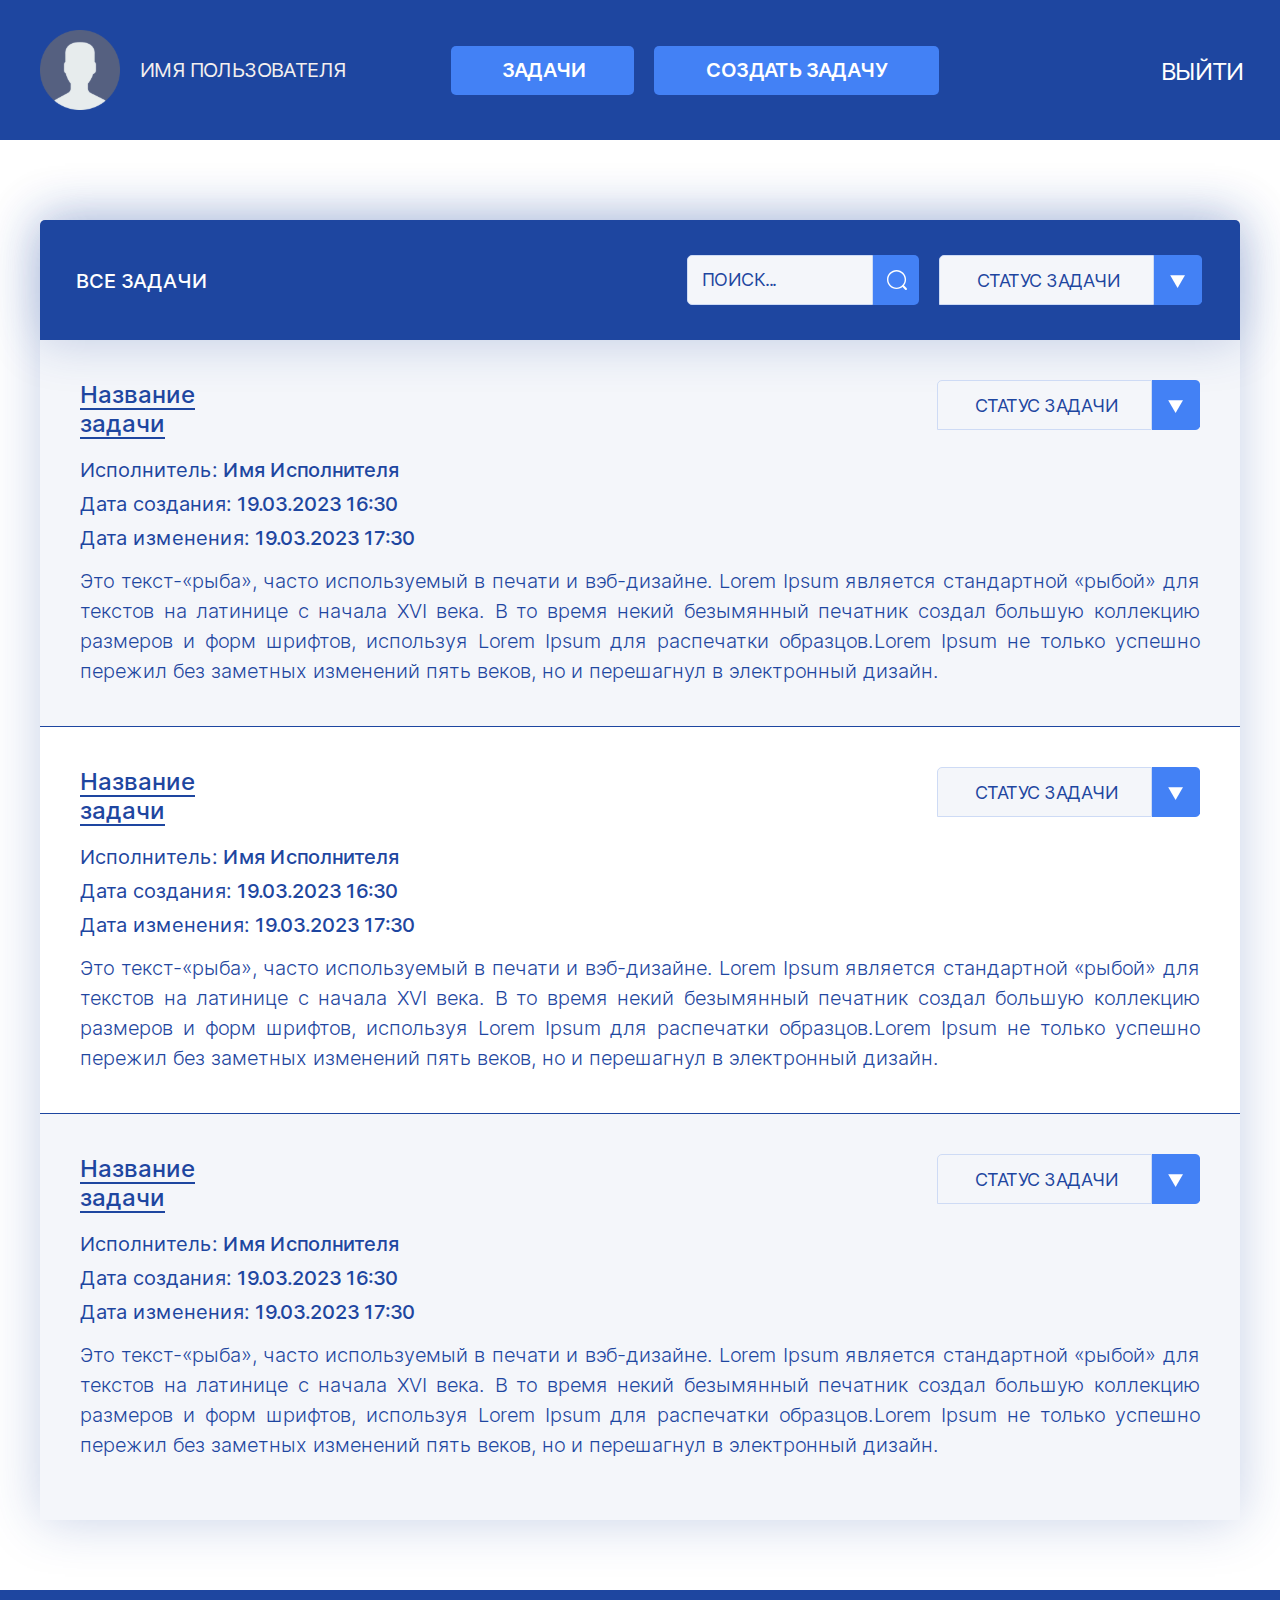
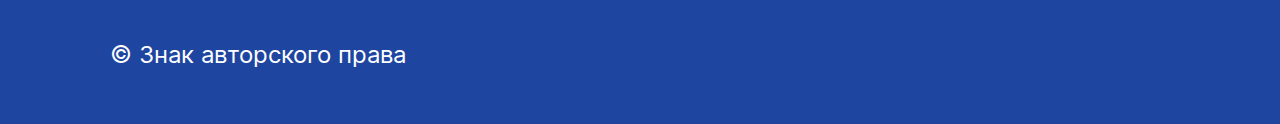
==== commit e9aaba4d: "готовый проект" ====
--- a/authorized-user.html
+++ b/authorized-user.html
@@ -7,7 +7,12 @@
     <link rel="stylesheet" href="./pages/index.css" type="text/css" >
     <title>Authorized user</title>
 
-   
+   <style>
+    .task-name_border-none1 {
+      border-bottom: none;
+      padding-bottom: 20px;
+    }
+   </style>
   </head>
   <body class="root-authorized">
     <div class="page-authorized">
@@ -25,9 +30,9 @@
           </div>
           <div class="header__buttons">
             <button type="button" class="header__button-tasks">Задачи</button>
-            <a href="/specific-issue-page.html"> <button type="button" class="header__button-create">
+             <button type="button" class="header__button-create">
               Создать задачу
-            </button></a>
+            </button>
           </div>
           <button type="button" class="header__button-close">Выйти</button>
         </div>
@@ -40,9 +45,9 @@
             src="./images/free-icon-user-149071-1.svg"
             alt="изображение аватара пользователя"
           >
-          <a href="/specific-issue-page.html">
-            <p class="header__title-avatar_mobile">Имя Пользователя</p></a
-          >
+         
+            <p class="header__title-avatar_mobile">Имя Пользователя</p>
+          
         </div>
 
         <div class="hamburger-menu">
@@ -138,7 +143,7 @@
             </ul>
           </div>
 
-          <h2 class="task-name__title">Название задачи</h2>
+       <a class="link" href="./specific-issue-page.html">   <h2 class="task-name__title">Название задачи</h2></a>
           <ul class="task-name__list">
             <li class="task-name__item">
               Исполнитель:
@@ -186,7 +191,7 @@
             </ul>
           </div>
 
-          <h2 class="task-name__title">Название задачи</h2>
+          <a class="link" href="./specific-issue-page.html">   <h2 class="task-name__title">Название задачи</h2></a>
           <ul class="task-name__list">
             <li class="task-name__item">
               Исполнитель:
@@ -214,7 +219,7 @@
           </p>
         </div>
 
-        <div class="task-name">
+        <div class="task-name task-name_border-none1">
           <div class="task-name__wrapper-form">
             <form class="content__form2">
               <p class="content__input2">Статус задачи</p>
@@ -234,7 +239,7 @@
             </ul>
           </div>
 
-          <h2 class="task-name__title">Название задачи</h2>
+          <a class="link" href="./specific-issue-page.html">  <h2 class="task-name__title">Название задачи</h2></a>
           <ul class="task-name__list">
             <li class="task-name__item">
               Исполнитель:
--- a/pages/index.css
+++ b/pages/index.css
@@ -110,12 +110,10 @@
 @import url("../blocks/footer/footer.css");
 @import url("../blocks/footer/__copyright/footer__copyright.css");
 
-@import url("../blocks.css");
-@import url("../blocks.css");
-@import url("../blocks.css");
-@import url("../blocks.css");
-@import url("../blocks.css");
-@import url("../blocks.css");
-@import url("../blocks.css");
-@import url("../blocks.css");
-@import url("../blocks.css");
+@import url("../blocks/link/link.css");
+@import url("../blocks/comments/__footer-input/_placeholder/comments__footer-input_placeholder.css");
+
+@import url("../blocks/task-name/__text/_padding/task-name__text_padding.css");
+@import url("../blocks/wrapper-task-name/_margin/wrapper-task-name_margin.css");
+@import url("../blocks/task-name/__list/_margin/task-name__list_margin.css");
+
